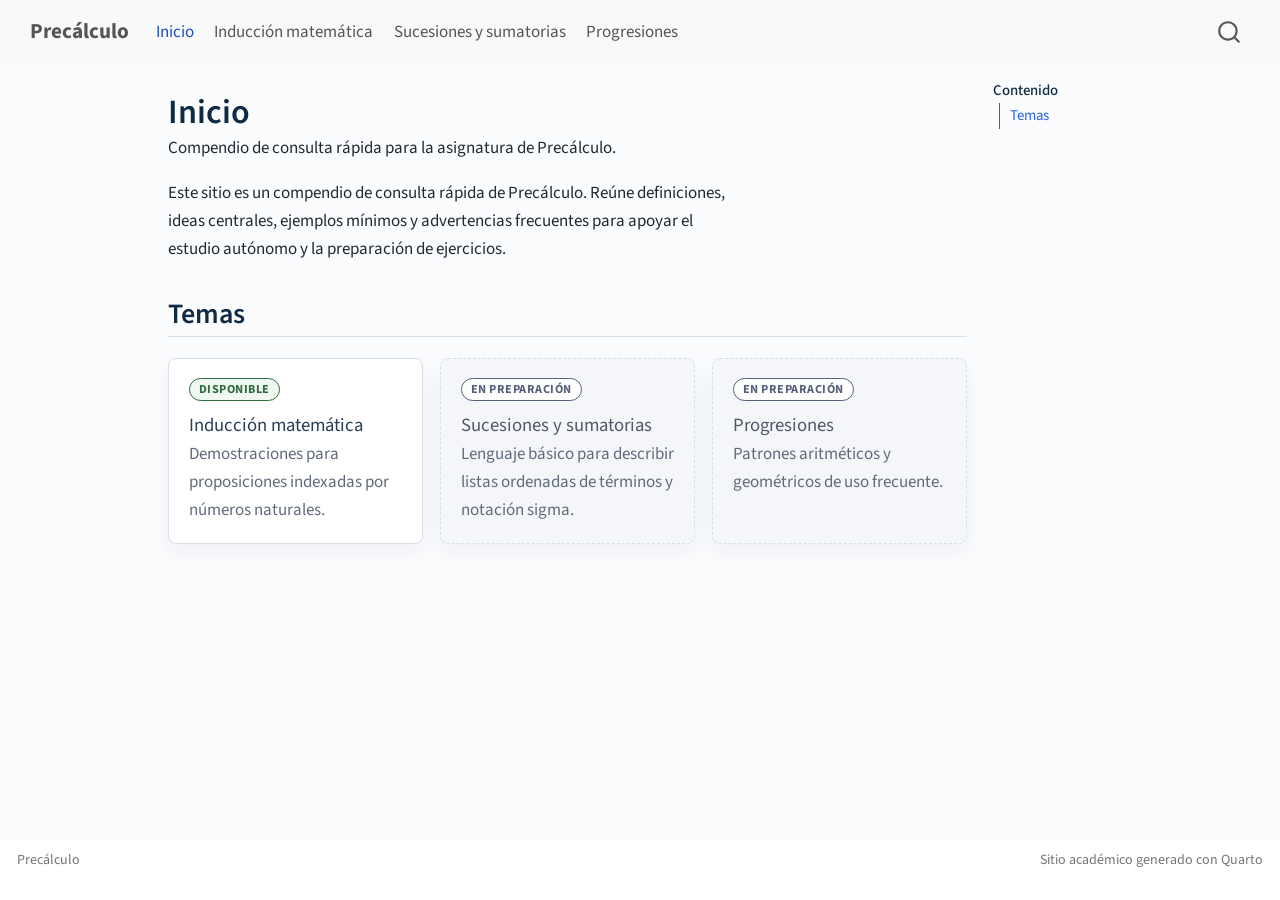
==== docs/index.html @ 67f9fe2f "refactor: unir sucesiones y sumatorias en una sola pagina" ====
<!DOCTYPE html>
<html xmlns="http://www.w3.org/1999/xhtml" lang="es" xml:lang="es"><head>

<meta charset="utf-8">
<meta name="generator" content="quarto-1.9.37">

<meta name="viewport" content="width=device-width, initial-scale=1.0, user-scalable=yes">

<meta name="description" content="Compendio de consulta rápida para la asignatura de Precálculo.">

<title>Inicio – Precálculo</title>
<style>
/* Default styles provided by pandoc.
** See https://pandoc.org/MANUAL.html#variables-for-html for config info.
*/
code{white-space: pre-wrap;}
span.smallcaps{font-variant: small-caps;}
div.columns{display: flex; gap: min(4vw, 1.5em);}
div.column{flex: auto; overflow-x: auto;}
div.hanging-indent{margin-left: 1.5em; text-indent: -1.5em;}
ul.task-list{list-style: none;}
ul.task-list li input[type="checkbox"] {
  width: 0.8em;
  margin: 0 0.8em 0.2em -1em; /* quarto-specific, see https://github.com/quarto-dev/quarto-cli/issues/4556 */ 
  vertical-align: middle;
}
</style>


<script src="site_libs/quarto-nav/quarto-nav.js"></script>
<script src="site_libs/quarto-nav/headroom.min.js"></script>
<script src="site_libs/clipboard/clipboard.min.js"></script>
<script src="site_libs/quarto-search/autocomplete.umd.js"></script>
<script src="site_libs/quarto-search/fuse.min.js"></script>
<script src="site_libs/quarto-search/quarto-search.js"></script>
<meta name="quarto:offset" content="./">
<script src="site_libs/quarto-html/quarto.js" type="module"></script>
<script src="site_libs/quarto-html/tabsets/tabsets.js" type="module"></script>
<script src="site_libs/quarto-html/popper.min.js"></script>
<script src="site_libs/quarto-html/tippy.umd.min.js"></script>
<script src="site_libs/quarto-html/anchor.min.js"></script>
<link href="site_libs/quarto-html/tippy.css" rel="stylesheet">
<link href="site_libs/quarto-html/quarto-syntax-highlighting-7f8f88aac4f3542376d5c11b86a4c14d.css" rel="stylesheet" id="quarto-text-highlighting-styles">
<script src="site_libs/bootstrap/bootstrap.min.js"></script>
<link href="site_libs/bootstrap/bootstrap-icons.css" rel="stylesheet">
<link href="site_libs/bootstrap/bootstrap-a0f9fd0d421825b736dc1bbcbcba2219.min.css" rel="stylesheet" append-hash="true" id="quarto-bootstrap" data-mode="light">
<script id="quarto-search-options" type="application/json">{
  "location": "navbar",
  "copy-button": false,
  "collapse-after": 3,
  "panel-placement": "end",
  "type": "overlay",
  "limit": 50,
  "keyboard-shortcut": [
    "f",
    "/",
    "s"
  ],
  "show-item-context": false,
  "language": {
    "search-no-results-text": "No se han encontrado resultados",
    "search-matching-documents-text": "documentos encontrados",
    "search-copy-link-title": "Copiar el enlace en la búsqueda",
    "search-hide-matches-text": "Ocultar resultados adicionales",
    "search-more-match-text": "resultado adicional en este documento",
    "search-more-matches-text": "resultados adicionales en este documento",
    "search-clear-button-title": "Borrar",
    "search-text-placeholder": "",
    "search-detached-cancel-button-title": "Cancelar",
    "search-submit-button-title": "Enviar",
    "search-label": "Buscar"
  }
}</script>


<link rel="stylesheet" href="styles/custom.css">
</head>

<body class="nav-fixed quarto-light">

<div id="quarto-search-results"></div>
  <header id="quarto-header" class="headroom fixed-top">
    <nav class="navbar navbar-expand-lg " data-bs-theme="dark">
      <div class="navbar-container container-fluid">
      <div class="navbar-brand-container mx-auto">
    <a class="navbar-brand" href="./index.html">
    <span class="navbar-title">Precálculo</span>
    </a>
  </div>
            <div id="quarto-search" class="" title="Buscar"></div>
          <button class="navbar-toggler" type="button" data-bs-toggle="collapse" data-bs-target="#navbarCollapse" aria-controls="navbarCollapse" role="menu" aria-expanded="false" aria-label="Navegación de palanca" onclick="if (window.quartoToggleHeadroom) { window.quartoToggleHeadroom(); }">
  <span class="navbar-toggler-icon"></span>
</button>
          <div class="collapse navbar-collapse" id="navbarCollapse">
            <ul class="navbar-nav navbar-nav-scroll me-auto">
  <li class="nav-item">
    <a class="nav-link active" href="./index.html" aria-current="page"> 
<span class="menu-text">Inicio</span></a>
  </li>  
  <li class="nav-item">
    <a class="nav-link" href="./temas/induccion.html"> 
<span class="menu-text">Inducción matemática</span></a>
  </li>  
  <li class="nav-item">
    <a class="nav-link" href="./temas/sucesiones-sumatorias.html"> 
<span class="menu-text">Sucesiones y sumatorias</span></a>
  </li>  
  <li class="nav-item">
    <a class="nav-link" href="./temas/progresiones.html"> 
<span class="menu-text">Progresiones</span></a>
  </li>  
</ul>
          </div> <!-- /navcollapse -->
            <div class="quarto-navbar-tools">
</div>
      </div> <!-- /container-fluid -->
    </nav>
</header>
<!-- content -->
<div id="quarto-content" class="quarto-container page-columns page-rows-contents page-layout-article page-navbar">
<!-- sidebar -->
<!-- margin-sidebar -->
    <div id="quarto-margin-sidebar" class="sidebar margin-sidebar">
        <nav id="TOC" role="doc-toc" class="toc-active">
    <h2 id="toc-title">Contenido</h2>
   
  <ul>
  <li><a href="#temas" id="toc-temas" class="nav-link active" data-scroll-target="#temas">Temas</a></li>
  </ul>
</nav>
    </div>
<!-- main -->
<main class="content" id="quarto-document-content">

<header id="title-block-header" class="quarto-title-block default">
<div class="quarto-title">
<h1 class="title">Inicio</h1>
</div>

<div>
  <div class="description">
    Compendio de consulta rápida para la asignatura de Precálculo.
  </div>
</div>


<div class="quarto-title-meta">

    
  
    
  </div>
  


</header>


<p>Este sitio es un compendio de consulta rápida de Precálculo. Reúne definiciones, ideas centrales, ejemplos mínimos y advertencias frecuentes para apoyar el estudio autónomo y la preparación de ejercicios.</p>
<section id="temas" class="level2">
<h2 class="anchored" data-anchor-id="temas">Temas</h2>
<div class="topic-grid">
<div class="topic-card is-available">
<p class="topic-status">
Disponible
</p>
<section id="inducción-matemática" class="level3">
<h3 class="anchored" data-anchor-id="inducción-matemática"><a href="./temas/induccion.html">Inducción matemática</a></h3>
<p>Demostraciones para proposiciones indexadas por números naturales.</p>
</section>
</div>
<div class="topic-card is-prep">
<p class="topic-status">
En preparación
</p>
<section id="sucesiones-y-sumatorias" class="level3">
<h3 class="anchored" data-anchor-id="sucesiones-y-sumatorias"><a href="./temas/sucesiones-sumatorias.html">Sucesiones y sumatorias</a></h3>
<p>Lenguaje básico para describir listas ordenadas de términos y notación sigma.</p>
</section>
</div>
<div class="topic-card is-prep">
<p class="topic-status">
En preparación
</p>
<section id="progresiones" class="level3">
<h3 class="anchored" data-anchor-id="progresiones"><a href="./temas/progresiones.html">Progresiones</a></h3>
<p>Patrones aritméticos y geométricos de uso frecuente.</p>
</section>
</div>
</div>


</section>

</main> <!-- /main -->
<script id="quarto-html-after-body" type="application/javascript">
  window.document.addEventListener("DOMContentLoaded", function (event) {
    const icon = "";
    const anchorJS = new window.AnchorJS();
    anchorJS.options = {
      placement: 'right',
      icon: icon
    };
    anchorJS.add('.anchored');
    const isCodeAnnotation = (el) => {
      for (const clz of el.classList) {
        if (clz.startsWith('code-annotation-')) {                     
          return true;
        }
      }
      return false;
    }
    const onCopySuccess = function(e) {
      // button target
      const button = e.trigger;
      // don't keep focus
      button.blur();
      // flash "checked"
      button.classList.add('code-copy-button-checked');
      var currentTitle = button.getAttribute("title");
      button.setAttribute("title", "Copiado");
      let tooltip;
      if (window.bootstrap) {
        button.setAttribute("data-bs-toggle", "tooltip");
        button.setAttribute("data-bs-placement", "left");
        button.setAttribute("data-bs-title", "Copiado");
        tooltip = new bootstrap.Tooltip(button, 
          { trigger: "manual", 
            customClass: "code-copy-button-tooltip",
            offset: [0, -8]});
        tooltip.show();    
      }
      setTimeout(function() {
        if (tooltip) {
          tooltip.hide();
          button.removeAttribute("data-bs-title");
          button.removeAttribute("data-bs-toggle");
          button.removeAttribute("data-bs-placement");
        }
        button.setAttribute("title", currentTitle);
        button.classList.remove('code-copy-button-checked');
      }, 1000);
      // clear code selection
      e.clearSelection();
    }
    const getTextToCopy = function(trigger) {
      const outerScaffold = trigger.parentElement.cloneNode(true);
      const codeEl = outerScaffold.querySelector('code');
      for (const childEl of codeEl.children) {
        if (isCodeAnnotation(childEl)) {
          childEl.remove();
        }
      }
      return codeEl.innerText;
    }
    const clipboard = new window.ClipboardJS('.code-copy-button:not([data-in-quarto-modal])', {
      text: getTextToCopy
    });
    clipboard.on('success', onCopySuccess);
    if (window.document.getElementById('quarto-embedded-source-code-modal')) {
      const clipboardModal = new window.ClipboardJS('.code-copy-button[data-in-quarto-modal]', {
        text: getTextToCopy,
        container: window.document.getElementById('quarto-embedded-source-code-modal')
      });
      clipboardModal.on('success', onCopySuccess);
    }
      var localhostRegex = new RegExp(/^(?:http|https):\/\/localhost\:?[0-9]*\//);
      var mailtoRegex = new RegExp(/^mailto:/);
        var filterRegex = new RegExp('/' + window.location.host + '/');
      var isInternal = (href) => {
          return filterRegex.test(href) || localhostRegex.test(href) || mailtoRegex.test(href);
      }
      // Inspect non-navigation links and adorn them if external
     var links = window.document.querySelectorAll('a[href]:not(.nav-link):not(.navbar-brand):not(.toc-action):not(.sidebar-link):not(.sidebar-item-toggle):not(.pagination-link):not(.no-external):not([aria-hidden]):not(.dropdown-item):not(.quarto-navigation-tool):not(.about-link)');
      for (var i=0; i<links.length; i++) {
        const link = links[i];
        if (!isInternal(link.href)) {
          // undo the damage that might have been done by quarto-nav.js in the case of
          // links that we want to consider external
          if (link.dataset.originalHref !== undefined) {
            link.href = link.dataset.originalHref;
          }
        }
      }
    function tippyHover(el, contentFn, onTriggerFn, onUntriggerFn) {
      const config = {
        allowHTML: true,
        maxWidth: 500,
        delay: 100,
        arrow: false,
        appendTo: function(el) {
            return el.parentElement;
        },
        interactive: true,
        interactiveBorder: 10,
        theme: 'quarto',
        placement: 'bottom-start',
      };
      if (contentFn) {
        config.content = contentFn;
      }
      if (onTriggerFn) {
        config.onTrigger = onTriggerFn;
      }
      if (onUntriggerFn) {
        config.onUntrigger = onUntriggerFn;
      }
      window.tippy(el, config); 
    }
    const noterefs = window.document.querySelectorAll('a[role="doc-noteref"]');
    for (var i=0; i<noterefs.length; i++) {
      const ref = noterefs[i];
      tippyHover(ref, function() {
        // use id or data attribute instead here
        let href = ref.getAttribute('data-footnote-href') || ref.getAttribute('href');
        try { href = new URL(href).hash; } catch {}
        const id = href.replace(/^#\/?/, "");
        const note = window.document.getElementById(id);
        if (note) {
          return note.innerHTML;
        } else {
          return "";
        }
      });
    }
    const xrefs = window.document.querySelectorAll('a.quarto-xref');
    const processXRef = (id, note) => {
      // Strip column container classes
      const stripColumnClz = (el) => {
        el.classList.remove("page-full", "page-columns");
        if (el.children) {
          for (const child of el.children) {
            stripColumnClz(child);
          }
        }
      }
      stripColumnClz(note)
      if (id === null || id.startsWith('sec-')) {
        // Special case sections, only their first couple elements
        const container = document.createElement("div");
        if (note.children && note.children.length > 2) {
          container.appendChild(note.children[0].cloneNode(true));
          for (let i = 1; i < note.children.length; i++) {
            const child = note.children[i];
            if (child.tagName === "P" && child.innerText === "") {
              continue;
            } else {
              container.appendChild(child.cloneNode(true));
              break;
            }
          }
          if (window.Quarto?.typesetMath) {
            window.Quarto.typesetMath(container);
          }
          return container.innerHTML
        } else {
          if (window.Quarto?.typesetMath) {
            window.Quarto.typesetMath(note);
          }
          return note.innerHTML;
        }
      } else {
        // Remove any anchor links if they are present
        const anchorLink = note.querySelector('a.anchorjs-link');
        if (anchorLink) {
          anchorLink.remove();
        }
        if (window.Quarto?.typesetMath) {
          window.Quarto.typesetMath(note);
        }
        if (note.classList.contains("callout")) {
          return note.outerHTML;
        } else {
          return note.innerHTML;
        }
      }
    }
    for (var i=0; i<xrefs.length; i++) {
      const xref = xrefs[i];
      tippyHover(xref, undefined, function(instance) {
        instance.disable();
        let url = xref.getAttribute('href');
        let hash = undefined; 
        if (url.startsWith('#')) {
          hash = url;
        } else {
          try { hash = new URL(url).hash; } catch {}
        }
        if (hash) {
          const id = hash.replace(/^#\/?/, "");
          const note = window.document.getElementById(id);
          if (note !== null) {
            try {
              const html = processXRef(id, note.cloneNode(true));
              instance.setContent(html);
            } finally {
              instance.enable();
              instance.show();
            }
          } else {
            // See if we can fetch this
            fetch(url.split('#')[0])
            .then(res => res.text())
            .then(html => {
              const parser = new DOMParser();
              const htmlDoc = parser.parseFromString(html, "text/html");
              const note = htmlDoc.getElementById(id);
              if (note !== null) {
                const html = processXRef(id, note);
                instance.setContent(html);
              } 
            }).finally(() => {
              instance.enable();
              instance.show();
            });
          }
        } else {
          // See if we can fetch a full url (with no hash to target)
          // This is a special case and we should probably do some content thinning / targeting
          fetch(url)
          .then(res => res.text())
          .then(html => {
            const parser = new DOMParser();
            const htmlDoc = parser.parseFromString(html, "text/html");
            const note = htmlDoc.querySelector('main.content');
            if (note !== null) {
              // This should only happen for chapter cross references
              // (since there is no id in the URL)
              // remove the first header
              if (note.children.length > 0 && note.children[0].tagName === "HEADER") {
                note.children[0].remove();
              }
              const html = processXRef(null, note);
              instance.setContent(html);
            } 
          }).finally(() => {
            instance.enable();
            instance.show();
          });
        }
      }, function(instance) {
      });
    }
        let selectedAnnoteEl;
        const selectorForAnnotation = ( cell, annotation) => {
          let cellAttr = 'data-code-cell="' + cell + '"';
          let lineAttr = 'data-code-annotation="' +  annotation + '"';
          const selector = 'span[' + cellAttr + '][' + lineAttr + ']';
          return selector;
        }
        const selectCodeLines = (annoteEl) => {
          const doc = window.document;
          const targetCell = annoteEl.getAttribute("data-target-cell");
          const targetAnnotation = annoteEl.getAttribute("data-target-annotation");
          const annoteSpan = window.document.querySelector(selectorForAnnotation(targetCell, targetAnnotation));
          const lines = annoteSpan.getAttribute("data-code-lines").split(",");
          const lineIds = lines.map((line) => {
            return targetCell + "-" + line;
          })
          let top = null;
          let height = null;
          let parent = null;
          if (lineIds.length > 0) {
              //compute the position of the single el (top and bottom and make a div)
              const el = window.document.getElementById(lineIds[0]);
              top = el.offsetTop;
              height = el.offsetHeight;
              parent = el.parentElement.parentElement;
            if (lineIds.length > 1) {
              const lastEl = window.document.getElementById(lineIds[lineIds.length - 1]);
              const bottom = lastEl.offsetTop + lastEl.offsetHeight;
              height = bottom - top;
            }
            if (top !== null && height !== null && parent !== null) {
              // cook up a div (if necessary) and position it 
              let div = window.document.getElementById("code-annotation-line-highlight");
              if (div === null) {
                div = window.document.createElement("div");
                div.setAttribute("id", "code-annotation-line-highlight");
                div.style.position = 'absolute';
                parent.appendChild(div);
              }
              div.style.top = top - 2 + "px";
              div.style.height = height + 4 + "px";
              div.style.left = 0;
              let gutterDiv = window.document.getElementById("code-annotation-line-highlight-gutter");
              if (gutterDiv === null) {
                gutterDiv = window.document.createElement("div");
                gutterDiv.setAttribute("id", "code-annotation-line-highlight-gutter");
                gutterDiv.style.position = 'absolute';
                const codeCell = window.document.getElementById(targetCell);
                const gutter = codeCell.querySelector('.code-annotation-gutter');
                gutter.appendChild(gutterDiv);
              }
              gutterDiv.style.top = top - 2 + "px";
              gutterDiv.style.height = height + 4 + "px";
            }
            selectedAnnoteEl = annoteEl;
          }
        };
        const unselectCodeLines = () => {
          const elementsIds = ["code-annotation-line-highlight", "code-annotation-line-highlight-gutter"];
          elementsIds.forEach((elId) => {
            const div = window.document.getElementById(elId);
            if (div) {
              div.remove();
            }
          });
          selectedAnnoteEl = undefined;
        };
          // Handle positioning of the toggle
      window.addEventListener(
        "resize",
        throttle(() => {
          elRect = undefined;
          if (selectedAnnoteEl) {
            selectCodeLines(selectedAnnoteEl);
          }
        }, 10)
      );
      function throttle(fn, ms) {
      let throttle = false;
      let timer;
        return (...args) => {
          if(!throttle) { // first call gets through
              fn.apply(this, args);
              throttle = true;
          } else { // all the others get throttled
              if(timer) clearTimeout(timer); // cancel #2
              timer = setTimeout(() => {
                fn.apply(this, args);
                timer = throttle = false;
              }, ms);
          }
        };
      }
        // Attach click handler to the DT
        const annoteDls = window.document.querySelectorAll('dt[data-target-cell]');
        for (const annoteDlNode of annoteDls) {
          annoteDlNode.addEventListener('click', (event) => {
            const clickedEl = event.target;
            if (clickedEl !== selectedAnnoteEl) {
              unselectCodeLines();
              const activeEl = window.document.querySelector('dt[data-target-cell].code-annotation-active');
              if (activeEl) {
                activeEl.classList.remove('code-annotation-active');
              }
              selectCodeLines(clickedEl);
              clickedEl.classList.add('code-annotation-active');
            } else {
              // Unselect the line
              unselectCodeLines();
              clickedEl.classList.remove('code-annotation-active');
            }
          });
        }
    const findCites = (el) => {
      const parentEl = el.parentElement;
      if (parentEl) {
        const cites = parentEl.dataset.cites;
        if (cites) {
          return {
            el,
            cites: cites.split(' ')
          };
        } else {
          return findCites(el.parentElement)
        }
      } else {
        return undefined;
      }
    };
    var bibliorefs = window.document.querySelectorAll('a[role="doc-biblioref"]');
    for (var i=0; i<bibliorefs.length; i++) {
      const ref = bibliorefs[i];
      const citeInfo = findCites(ref);
      if (citeInfo) {
        tippyHover(citeInfo.el, function() {
          var popup = window.document.createElement('div');
          citeInfo.cites.forEach(function(cite) {
            var citeDiv = window.document.createElement('div');
            citeDiv.classList.add('hanging-indent');
            citeDiv.classList.add('csl-entry');
            var biblioDiv = window.document.getElementById('ref-' + cite);
            if (biblioDiv) {
              citeDiv.innerHTML = biblioDiv.innerHTML;
            }
            popup.appendChild(citeDiv);
          });
          return popup.innerHTML;
        });
      }
    }
  });
  </script>
</div> <!-- /content -->
<footer class="footer">
  <div class="nav-footer">
    <div class="nav-footer-left">
<p>Precálculo</p>
</div>   
    <div class="nav-footer-center">
      &nbsp;
    </div>
    <div class="nav-footer-right">
<p>Sitio académico generado con Quarto</p>
</div>
  </div>
</footer>
<script>
(() => {
  const cssHref = Array.from(document.querySelectorAll('link[rel="stylesheet"]'))
    .map((link) => link.getAttribute("href") || "")
    .find((href) => href.endsWith("styles/custom.css"));
  const basePath = cssHref ? cssHref.replace(/styles\/custom\.css$/, "") : "";
  const script = document.createElement("script");
  script.src = `${basePath}scripts/main.js`;
  script.defer = true;
  document.body.appendChild(script);
})();
</script>




</body></html>
---- docs/site_libs/quarto-html/tippy.css ----
.tippy-box[data-animation=fade][data-state=hidden]{opacity:0}[data-tippy-root]{max-width:calc(100vw - 10px)}.tippy-box{position:relative;background-color:#333;color:#fff;border-radius:4px;font-size:14px;line-height:1.4;white-space:normal;outline:0;transition-property:transform,visibility,opacity}.tippy-box[data-placement^=top]>.tippy-arrow{bottom:0}.tippy-box[data-placement^=top]>.tippy-arrow:before{bottom:-7px;left:0;border-width:8px 8px 0;border-top-color:initial;transform-origin:center top}.tippy-box[data-placement^=bottom]>.tippy-arrow{top:0}.tippy-box[data-placement^=bottom]>.tippy-arrow:before{top:-7px;left:0;border-width:0 8px 8px;border-bottom-color:initial;transform-origin:center bottom}.tippy-box[data-placement^=left]>.tippy-arrow{right:0}.tippy-box[data-placement^=left]>.tippy-arrow:before{border-width:8px 0 8px 8px;border-left-color:initial;right:-7px;transform-origin:center left}.tippy-box[data-placement^=right]>.tippy-arrow{left:0}.tippy-box[data-placement^=right]>.tippy-arrow:before{left:-7px;border-width:8px 8px 8px 0;border-right-color:initial;transform-origin:center right}.tippy-box[data-inertia][data-state=visible]{transition-timing-function:cubic-bezier(.54,1.5,.38,1.11)}.tippy-arrow{width:16px;height:16px;color:#333}.tippy-arrow:before{content:"";position:absolute;border-color:transparent;border-style:solid}.tippy-content{position:relative;padding:5px 9px;z-index:1}
---- docs/site_libs/quarto-html/quarto-syntax-highlighting-7f8f88aac4f3542376d5c11b86a4c14d.css ----
/* quarto syntax highlight colors */
:root {
  --quarto-hl-ot-color: #003B4F;
  --quarto-hl-at-color: #657422;
  --quarto-hl-ss-color: #20794D;
  --quarto-hl-an-color: #5E5E5E;
  --quarto-hl-fu-color: #4758AB;
  --quarto-hl-st-color: #20794D;
  --quarto-hl-cf-color: #003B4F;
  --quarto-hl-op-color: #5E5E5E;
  --quarto-hl-er-color: #AD0000;
  --quarto-hl-bn-color: #AD0000;
  --quarto-hl-al-color: #AD0000;
  --quarto-hl-va-color: #111111;
  --quarto-hl-bu-color: inherit;
  --quarto-hl-ex-color: inherit;
  --quarto-hl-pp-color: #AD0000;
  --quarto-hl-in-color: #5E5E5E;
  --quarto-hl-vs-color: #20794D;
  --quarto-hl-wa-color: #5E5E5E;
  --quarto-hl-do-color: #5E5E5E;
  --quarto-hl-im-color: #00769E;
  --quarto-hl-ch-color: #20794D;
  --quarto-hl-dt-color: #AD0000;
  --quarto-hl-fl-color: #AD0000;
  --quarto-hl-co-color: #5E5E5E;
  --quarto-hl-cv-color: #5E5E5E;
  --quarto-hl-cn-color: #8f5902;
  --quarto-hl-sc-color: #5E5E5E;
  --quarto-hl-dv-color: #AD0000;
  --quarto-hl-kw-color: #003B4F;
}

/* other quarto variables */
:root {
  --quarto-font-monospace: SFMono-Regular, Menlo, Monaco, Consolas, "Liberation Mono", "Courier New", monospace;
}

/* syntax highlight based on Pandoc's rules */
pre > code.sourceCode > span {
  color: #003B4F;
}

code.sourceCode > span {
  color: #003B4F;
}

div.sourceCode,
div.sourceCode pre.sourceCode {
  color: #003B4F;
}

/* Normal */
code span {
  color: #003B4F;
}

/* Alert */
code span.al {
  color: #AD0000;
  font-style: inherit;
}

/* Annotation */
code span.an {
  color: #5E5E5E;
  font-style: inherit;
}

/* Attribute */
code span.at {
  color: #657422;
  font-style: inherit;
}

/* BaseN */
code span.bn {
  color: #AD0000;
  font-style: inherit;
}

/* BuiltIn */
code span.bu {
  font-style: inherit;
}

/* ControlFlow */
code span.cf {
  color: #003B4F;
  font-weight: bold;
  font-style: inherit;
}

/* Char */
code span.ch {
  color: #20794D;
  font-style: inherit;
}

/* Constant */
code span.cn {
  color: #8f5902;
  font-style: inherit;
}

/* Comment */
code span.co {
  color: #5E5E5E;
  font-style: inherit;
}

/* CommentVar */
code span.cv {
  color: #5E5E5E;
  font-style: italic;
}

/* Documentation */
code span.do {
  color: #5E5E5E;
  font-style: italic;
}

/* DataType */
code span.dt {
  color: #AD0000;
  font-style: inherit;
}

/* DecVal */
code span.dv {
  color: #AD0000;
  font-style: inherit;
}

/* Error */
code span.er {
  color: #AD0000;
  font-style: inherit;
}

/* Extension */
code span.ex {
  font-style: inherit;
}

/* Float */
code span.fl {
  color: #AD0000;
  font-style: inherit;
}

/* Function */
code span.fu {
  color: #4758AB;
  font-style: inherit;
}

/* Import */
code span.im {
  color: #00769E;
  font-style: inherit;
}

/* Information */
code span.in {
  color: #5E5E5E;
  font-style: inherit;
}

/* Keyword */
code span.kw {
  color: #003B4F;
  font-weight: bold;
  font-style: inherit;
}

/* Operator */
code span.op {
  color: #5E5E5E;
  font-style: inherit;
}

/* Other */
code span.ot {
  color: #003B4F;
  font-style: inherit;
}

/* Preprocessor */
code span.pp {
  color: #AD0000;
  font-style: inherit;
}

/* SpecialChar */
code span.sc {
  color: #5E5E5E;
  font-style: inherit;
}

/* SpecialString */
code span.ss {
  color: #20794D;
  font-style: inherit;
}

/* String */
code span.st {
  color: #20794D;
  font-style: inherit;
}

/* Variable */
code span.va {
  color: #111111;
  font-style: inherit;
}

/* VerbatimString */
code span.vs {
  color: #20794D;
  font-style: inherit;
}

/* Warning */
code span.wa {
  color: #5E5E5E;
  font-style: italic;
}

.prevent-inlining {
  content: "</";
}

/*# sourceMappingURL=789ad8cd35626ba772517505b42a116e.css.map */
---- docs/styles/custom.css ----
:root {
  --pc-bg: #fbfcfe;
  --pc-white: #ffffff;
  --pc-text: #1f2933;
  --pc-heading: #102a43;
  --pc-muted: #5f6b7a;
  --pc-border: #d8dee8;
  --pc-surface: #f8fafc;
  --pc-concept: #176b87;
  --pc-concept-bg: #eef8fb;
  --pc-method: #4c5fd5;
  --pc-method-bg: #f1f3ff;
  --pc-example: #2f6b3f;
  --pc-example-bg: #f0f8f2;
  --pc-warning: #a05a00;
  --pc-warning-bg: #fff8ea;
  --pc-exercise: #674ea7;
  --pc-exercise-bg: #f7f3ff;
  --pc-proposed: #546179;
  --pc-proposed-bg: #f4f6f9;
}

body {
  color: var(--pc-text);
  background: var(--pc-bg);
  line-height: 1.65;
}

.navbar-brand {
  font-weight: 700;
}

h1,
h2,
h3 {
  color: var(--pc-heading);
  letter-spacing: 0;
}

h1 {
  margin-bottom: 1rem;
}

h2 {
  margin-top: 2rem;
  padding-bottom: 0.25rem;
  border-bottom: 1px solid var(--pc-border);
}

p,
li {
  max-width: 72ch;
}

p:has(> .math.display) {
  max-width: 100%;
}

a {
  text-underline-offset: 0.18em;
}

.quarto-title .description {
  max-width: 72ch;
  color: var(--pc-muted);
}

.topic-grid {
  display: grid;
  grid-template-columns: repeat(auto-fit, minmax(220px, 1fr));
  gap: 1rem;
  margin-top: 1.25rem;
}

.topic-card {
  display: flex;
  min-height: 180px;
  flex-direction: column;
  gap: 0.7rem;
  padding: 1.1rem 1.15rem;
  border: 1px solid var(--pc-border);
  border-radius: 8px;
  background: var(--pc-white);
  box-shadow: 0 8px 22px rgba(31, 41, 51, 0.06);
  transition:
    border-color 160ms ease,
    box-shadow 160ms ease,
    transform 160ms ease;
}

.topic-card:hover {
  border-color: #b7c2d1;
  box-shadow: 0 12px 28px rgba(31, 41, 51, 0.1);
  transform: translateY(-2px);
}

.topic-card h3 {
  margin-top: 0;
  margin-bottom: 0.15rem;
  font-size: 1.1rem;
  line-height: 1.3;
}

.topic-card h3 a {
  color: var(--pc-heading);
  text-decoration: none;
}

.topic-card h3 a:hover,
.topic-card h3 a:focus {
  text-decoration: underline;
}

.topic-card p {
  margin-bottom: 0;
  color: var(--pc-muted);
}

.topic-status {
  display: inline-flex;
  align-self: flex-start;
  padding: 0.2rem 0.55rem;
  border: 1px solid currentColor;
  border-radius: 999px;
  font-size: 0.72rem;
  font-weight: 700;
  letter-spacing: 0.04em;
  line-height: 1.2;
  text-transform: uppercase;
}

.topic-card.is-available .topic-status {
  color: var(--pc-example);
  background: var(--pc-example-bg);
}

.topic-card.is-prep {
  border-style: dashed;
  background: var(--pc-proposed-bg);
}

.topic-card.is-prep .topic-status {
  color: var(--pc-proposed);
  background: var(--pc-white);
}

.topic-card.is-prep h3 a {
  color: #3f4858;
}

.concept-box,
.method-box,
.example-box,
.warning-box,
.exercise-box,
.proposed-box,
.concepto,
.caja-conceptual,
.ejemplo,
.caja-ejemplo,
.advertencia,
.caja-advertencia,
.ejercicio,
.caja-ejercicio {
  --box-accent: var(--pc-concept);
  --box-bg: var(--pc-surface);
  --box-label: "Concepto";
  margin: 1.25rem 0;
  padding: 1rem 1.15rem 1.1rem;
  border: 1px solid var(--pc-border);
  border-left-width: 0.35rem;
  border-left-color: var(--box-accent);
  border-radius: 8px;
  background: var(--box-bg);
  box-shadow: 0 8px 18px rgba(31, 41, 51, 0.05);
}

.concept-box,
.concepto,
.caja-conceptual {
  --box-accent: var(--pc-concept);
  --box-bg: var(--pc-concept-bg);
  --box-label: "Concepto";
}

.method-box {
  --box-accent: var(--pc-method);
  --box-bg: var(--pc-method-bg);
  --box-label: "M\00e9todo";
}

.example-box,
.ejemplo,
.caja-ejemplo {
  --box-accent: var(--pc-example);
  --box-bg: var(--pc-example-bg);
  --box-label: "Ejemplo";
}

.warning-box,
.advertencia,
.caja-advertencia {
  --box-accent: var(--pc-warning);
  --box-bg: var(--pc-warning-bg);
  --box-label: "Advertencia";
}

.exercise-box,
.ejercicio,
.caja-ejercicio {
  --box-accent: var(--pc-exercise);
  --box-bg: var(--pc-exercise-bg);
  --box-label: "Ejercicio";
}

.exercise-box {
  --box-label: "Ejercicio resuelto";
}

.proposed-box {
  --box-accent: var(--pc-proposed);
  --box-bg: var(--pc-proposed-bg);
  --box-label: "Ejercicio propuesto";
}

.concept-box::before,
.method-box::before,
.example-box::before,
.warning-box::before,
.exercise-box::before,
.proposed-box::before,
.concepto::before,
.caja-conceptual::before,
.ejemplo::before,
.caja-ejemplo::before,
.advertencia::before,
.caja-advertencia::before,
.ejercicio::before,
.caja-ejercicio::before {
  content: var(--box-label);
  display: block;
  margin-bottom: 0.35rem;
  font-size: 0.78rem;
  font-weight: 700;
  letter-spacing: 0.06em;
  text-transform: uppercase;
  color: var(--box-accent);
}

.concept-box > :first-child,
.method-box > :first-child,
.example-box > :first-child,
.warning-box > :first-child,
.exercise-box > :first-child,
.proposed-box > :first-child,
.concepto > :first-child,
.caja-conceptual > :first-child,
.ejemplo > :first-child,
.caja-ejemplo > :first-child,
.advertencia > :first-child,
.caja-advertencia > :first-child,
.ejercicio > :first-child,
.caja-ejercicio > :first-child {
  margin-top: 0;
}

.concept-box h3,
.concept-box h4,
.method-box h3,
.method-box h4,
.example-box h3,
.example-box h4,
.warning-box h3,
.warning-box h4,
.exercise-box h3,
.exercise-box h4,
.proposed-box h3,
.proposed-box h4 {
  margin-bottom: 0.55rem;
  font-size: 1.05rem;
}

.step-list > ol {
  padding-left: 0;
  margin: 0.45rem 0 0;
  list-style: none;
  counter-reset: pc-step;
}

.step-list > ol > li {
  position: relative;
  min-height: 2rem;
  margin: 0.8rem 0;
  padding-left: 2.75rem;
  counter-increment: pc-step;
}

.step-list > ol > li::before {
  position: absolute;
  top: 0.05rem;
  left: 0;
  display: grid;
  width: 1.85rem;
  height: 1.85rem;
  place-items: center;
  border-radius: 50%;
  background: var(--box-accent, var(--pc-method));
  color: var(--pc-white);
  content: counter(pc-step);
  font-size: 0.9rem;
  font-weight: 700;
  line-height: 1;
}

.math.display {
  display: block;
  max-width: 100%;
  margin: 0.85rem auto;
  padding: 0.35rem 0.5rem;
  overflow-x: auto;
  overflow-y: hidden;
  line-height: 1.55;
  text-align: center;
}

mjx-container[jax="CHTML"][display="true"] {
  max-width: 100%;
  padding: 0.25rem 0;
  overflow-x: auto;
  overflow-y: hidden;
}

.concept-box .math.display,
.method-box .math.display,
.example-box .math.display,
.warning-box .math.display,
.exercise-box .math.display,
.proposed-box .math.display {
  border-radius: 6px;
  background: rgba(255, 255, 255, 0.58);
}

.induction-chain {
  margin: 1.4rem 0;
  padding: 1.1rem;
  border: 1px solid var(--pc-border);
  border-radius: 8px;
  background: var(--pc-white);
  box-shadow: 0 10px 24px rgba(31, 41, 51, 0.07);
}

.induction-chain__principles {
  display: grid;
  grid-template-columns: repeat(2, minmax(0, 1fr));
  gap: 0.75rem;
}

.induction-chain__principle {
  padding: 0.8rem 0.9rem;
  border: 1px solid #c9d4e2;
  border-radius: 8px;
  background: var(--pc-surface);
}

.induction-chain__principle strong {
  display: block;
  margin-bottom: 0.2rem;
  color: var(--pc-heading);
}

.induction-chain__principle p {
  margin-bottom: 0.25rem;
}

.induction-chain__principle p:last-child {
  margin-bottom: 0;
}

.induction-chain__principle span {
  color: var(--pc-muted);
}

.induction-chain__steps {
  display: grid;
  grid-template-columns: repeat(8, minmax(64px, 1fr));
  gap: 0.7rem;
  margin: 1rem 0;
}

.induction-chain__step {
  position: relative;
  display: grid;
  min-height: 72px;
  place-items: center;
  align-content: center;
  gap: 0.1rem;
  padding: 0.75rem 0.35rem;
  border: 1px solid #cbd5e1;
  border-radius: 8px;
  background: #f7f9fc;
  color: #465366;
  text-align: center;
  transition:
    background-color 220ms ease,
    border-color 220ms ease,
    box-shadow 220ms ease,
    color 220ms ease,
    transform 220ms ease;
}

.induction-chain__step:not(:last-child)::after {
  position: absolute;
  top: 50%;
  right: -0.55rem;
  z-index: 2;
  color: #94a3b8;
  content: ">";
  font-weight: 700;
  transform: translateY(-50%);
}

.induction-chain__symbol {
  font-weight: 700;
}

.induction-chain__step p {
  display: grid;
  gap: 0.1rem;
  margin: 0;
}

.induction-chain__step small {
  color: var(--pc-muted);
  font-size: 0.72rem;
}

.induction-chain__step.is-base {
  border-color: #aab7ff;
}

.induction-chain__step.is-true {
  border-color: var(--pc-example);
  background: var(--pc-example-bg);
  color: #1e4f2c;
}

.induction-chain__step.is-true small {
  color: #356b43;
}

.induction-chain__step.is-current {
  box-shadow: 0 10px 18px rgba(47, 107, 63, 0.18);
  transform: translateY(-3px);
}

.induction-chain__controls {
  display: flex;
  align-items: center;
  gap: 0.9rem;
  flex-wrap: wrap;
}

.induction-chain__button {
  flex: 0 0 auto;
}

.induction-chain__button:disabled {
  cursor: progress;
}

.induction-chain__status {
  margin: 0;
  color: var(--pc-muted);
}

.concept-box > :last-child,
.method-box > :last-child,
.example-box > :last-child,
.warning-box > :last-child,
.exercise-box > :last-child,
.proposed-box > :last-child,
.concepto > :last-child,
.caja-conceptual > :last-child,
.ejemplo > :last-child,
.caja-ejemplo > :last-child,
.advertencia > :last-child,
.caja-advertencia > :last-child,
.ejercicio > :last-child,
.caja-ejercicio > :last-child {
  margin-bottom: 0;
}

@media (max-width: 640px) {
  .topic-grid {
    grid-template-columns: 1fr;
  }

  .topic-card {
    min-height: auto;
  }

  .concept-box,
  .method-box,
  .example-box,
  .warning-box,
  .exercise-box,
  .proposed-box,
  .concepto,
  .caja-conceptual,
  .ejemplo,
  .caja-ejemplo,
  .advertencia,
  .caja-advertencia,
  .ejercicio,
  .caja-ejercicio {
    padding: 0.95rem 1rem;
  }

  .step-list > ol > li {
    padding-left: 2.45rem;
  }

  .induction-chain {
    padding: 1rem;
  }

  .induction-chain__principles {
    grid-template-columns: 1fr;
  }

  .induction-chain__steps {
    grid-template-columns: repeat(4, minmax(64px, 1fr));
  }

  .induction-chain__step:not(:last-child)::after {
    display: none;
  }
}

@media (max-width: 420px) {
  .induction-chain__steps {
    grid-template-columns: repeat(2, minmax(64px, 1fr));
  }
}

@media (prefers-reduced-motion: reduce) {
  .induction-chain__step {
    transition: none;
  }
}
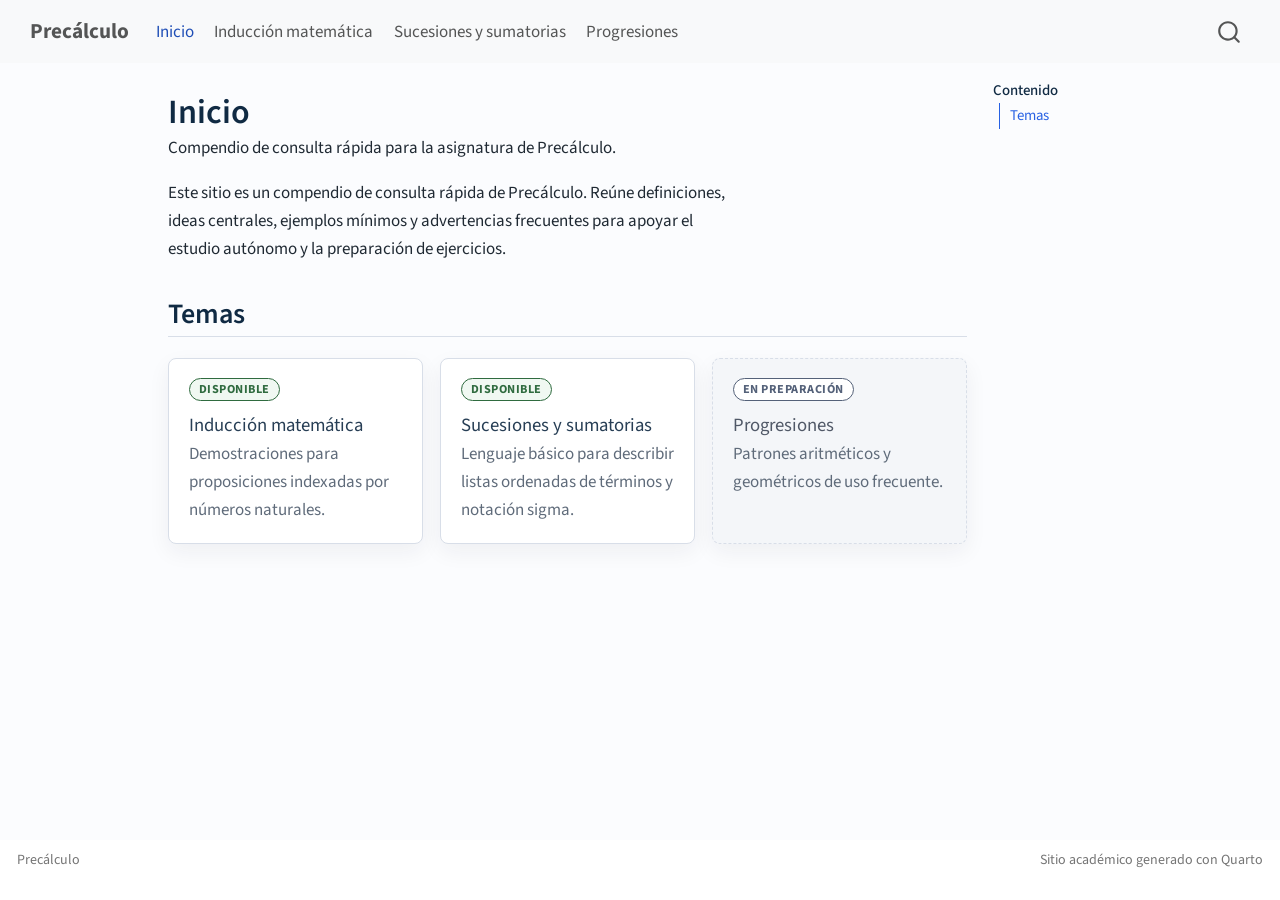
==== commit 06315e1b: "chore: revisar pagina de sucesiones y sumatorias contra fuente" ====
--- a/docs/index.html
+++ b/docs/index.html
@@ -169,9 +169,9 @@
 <p>Demostraciones para proposiciones indexadas por números naturales.</p>
 </section>
 </div>
-<div class="topic-card is-prep">
+<div class="topic-card is-available">
 <p class="topic-status">
-En preparación
+Disponible
 </p>
 <section id="sucesiones-y-sumatorias" class="level3">
 <h3 class="anchored" data-anchor-id="sucesiones-y-sumatorias"><a href="./temas/sucesiones-sumatorias.html">Sucesiones y sumatorias</a></h3>
--- a/docs/styles/custom.css
+++ b/docs/styles/custom.css
@@ -340,6 +340,202 @@
   background: rgba(255, 255, 255, 0.58);
 }
 
+.formula-grid {
+  display: grid;
+  grid-template-columns: repeat(auto-fit, minmax(min(100%, 17rem), 1fr));
+  align-items: stretch;
+  gap: 1rem;
+  margin: 1rem 0 1.35rem;
+}
+
+.formula-card {
+  display: grid;
+  grid-template-rows: auto auto minmax(5.25rem, 1fr) auto;
+  gap: 0.65rem;
+  min-width: 0;
+  min-height: 215px;
+  padding: 1rem;
+  border: 1px solid #cbd5e1;
+  border-top: 0.28rem solid var(--pc-method);
+  border-radius: 8px;
+  background: var(--pc-white);
+  box-shadow:
+    0 14px 30px rgba(31, 41, 51, 0.1),
+    0 2px 8px rgba(31, 41, 51, 0.05);
+}
+
+.formula-tag {
+  display: inline-flex;
+  width: fit-content;
+  max-width: 100%;
+  align-items: center;
+  padding: 0.18rem 0.5rem;
+  border: 1px solid #c7d2fe;
+  border-radius: 999px;
+  background: var(--pc-method-bg);
+  color: var(--pc-method);
+  font-size: 0.7rem;
+  font-weight: 700;
+  letter-spacing: 0.06em;
+  line-height: 1.2;
+  text-transform: uppercase;
+}
+
+.formula-title {
+  color: var(--pc-heading);
+  font-size: 1rem;
+  font-weight: 700;
+  line-height: 1.25;
+}
+
+.formula-expression {
+  display: flex;
+  min-width: 0;
+  min-height: 5.25rem;
+  align-items: center;
+  justify-content: flex-start;
+  padding: 0.35rem;
+  border: 1px solid #e2e8f0;
+  border-radius: 6px;
+  background: var(--pc-surface);
+  overflow-x: auto;
+  overflow-y: hidden;
+}
+
+.formula-expression > p {
+  width: 100%;
+  max-width: 100%;
+  margin: 0;
+}
+
+.formula-expression .math.display,
+.formula-expression mjx-container[jax="CHTML"][display="true"] {
+  width: 100%;
+  max-width: 100%;
+  margin: 0.2rem auto;
+  padding: 0.25rem;
+  overflow-x: auto;
+  overflow-y: hidden;
+}
+
+.formula-note {
+  color: var(--pc-muted);
+  font-size: 0.92rem;
+  line-height: 1.45;
+}
+
+.formula-note p {
+  max-width: none;
+  margin: 0;
+}
+
+.sequence-sim {
+  margin: 1.4rem 0;
+  padding: 1rem 1.1rem 1.1rem;
+  border: 1px solid var(--pc-border);
+  border-radius: 8px;
+  background: var(--pc-white);
+  box-shadow: 0 10px 24px rgba(31, 41, 51, 0.07);
+}
+
+.sequence-sim__header {
+  display: flex;
+  align-items: flex-start;
+  justify-content: space-between;
+  gap: 1rem;
+  margin-bottom: 0.8rem;
+}
+
+.sequence-sim h3 {
+  margin-top: 0;
+  margin-bottom: 0.25rem;
+  font-size: 1.05rem;
+}
+
+.sequence-sim__summary,
+.sequence-sim__detail {
+  margin: 0;
+  color: var(--pc-muted);
+}
+
+.sequence-sim__control {
+  display: grid;
+  min-width: min(280px, 100%);
+  gap: 0.45rem;
+  color: var(--pc-heading);
+  font-size: 0.95rem;
+}
+
+.sequence-sim__control input[type="range"] {
+  width: 100%;
+  accent-color: var(--pc-method);
+}
+
+.sequence-sim__chart-wrap {
+  width: 100%;
+  overflow-x: auto;
+  border: 1px solid #d7dfeb;
+  border-radius: 8px;
+  background: #ffffff;
+}
+
+.sequence-sim__chart {
+  display: block;
+  width: 100%;
+  min-width: 520px;
+  height: auto;
+}
+
+.sequence-sim__axis,
+.sequence-sim__tick {
+  stroke: #607087;
+  stroke-width: 1.4;
+}
+
+.sequence-sim__grid-line {
+  stroke: #e3e9f2;
+  stroke-width: 1;
+}
+
+.sequence-sim__target-line {
+  stroke: var(--pc-warning);
+  stroke-dasharray: 7 6;
+  stroke-width: 2;
+}
+
+.sequence-sim__stem {
+  stroke: #cbd5e1;
+  stroke-width: 1;
+}
+
+.sequence-sim__point {
+  fill: var(--pc-method);
+  stroke: #ffffff;
+  stroke-width: 1.7;
+}
+
+.sequence-sim__point--last {
+  fill: var(--pc-example);
+  stroke: #ffffff;
+  stroke-width: 2;
+}
+
+.sequence-sim__tick-label,
+.sequence-sim__axis-label,
+.sequence-sim__target-label {
+  fill: var(--pc-muted);
+  font-size: 0.78rem;
+}
+
+.sequence-sim__axis-label,
+.sequence-sim__target-label {
+  font-weight: 700;
+}
+
+.sequence-sim__detail {
+  margin-top: 0.75rem;
+}
+
 .induction-chain {
   margin: 1.4rem 0;
   padding: 1.1rem;
@@ -491,6 +687,18 @@
 }
 
 @media (max-width: 640px) {
+  body .page-columns {
+    grid-template-columns:
+      [screen-start screen-start-inset page-start page-start-inset body-start-outset body-start] 1rem
+      [body-content-start] minmax(0, 1fr)
+      [body-content-end] 1rem
+      [body-end body-end-outset page-end-inset page-end screen-end-inset screen-end] !important;
+  }
+
+  main.content {
+    min-width: 0;
+  }
+
   .topic-grid {
     grid-template-columns: 1fr;
   }
@@ -535,6 +743,34 @@
   .induction-chain__step:not(:last-child)::after {
     display: none;
   }
+
+  .formula-grid {
+    grid-template-columns: 1fr;
+    max-width: 100%;
+  }
+
+  .formula-card {
+    max-width: 100%;
+    min-height: auto;
+  }
+
+  .formula-expression,
+  .formula-expression > p {
+    max-width: 100%;
+    min-width: 0;
+  }
+
+  .sequence-sim {
+    padding: 0.95rem 1rem;
+  }
+
+  .sequence-sim__header {
+    display: grid;
+  }
+
+  .sequence-sim__chart {
+    min-width: 440px;
+  }
 }
 
 @media (max-width: 420px) {
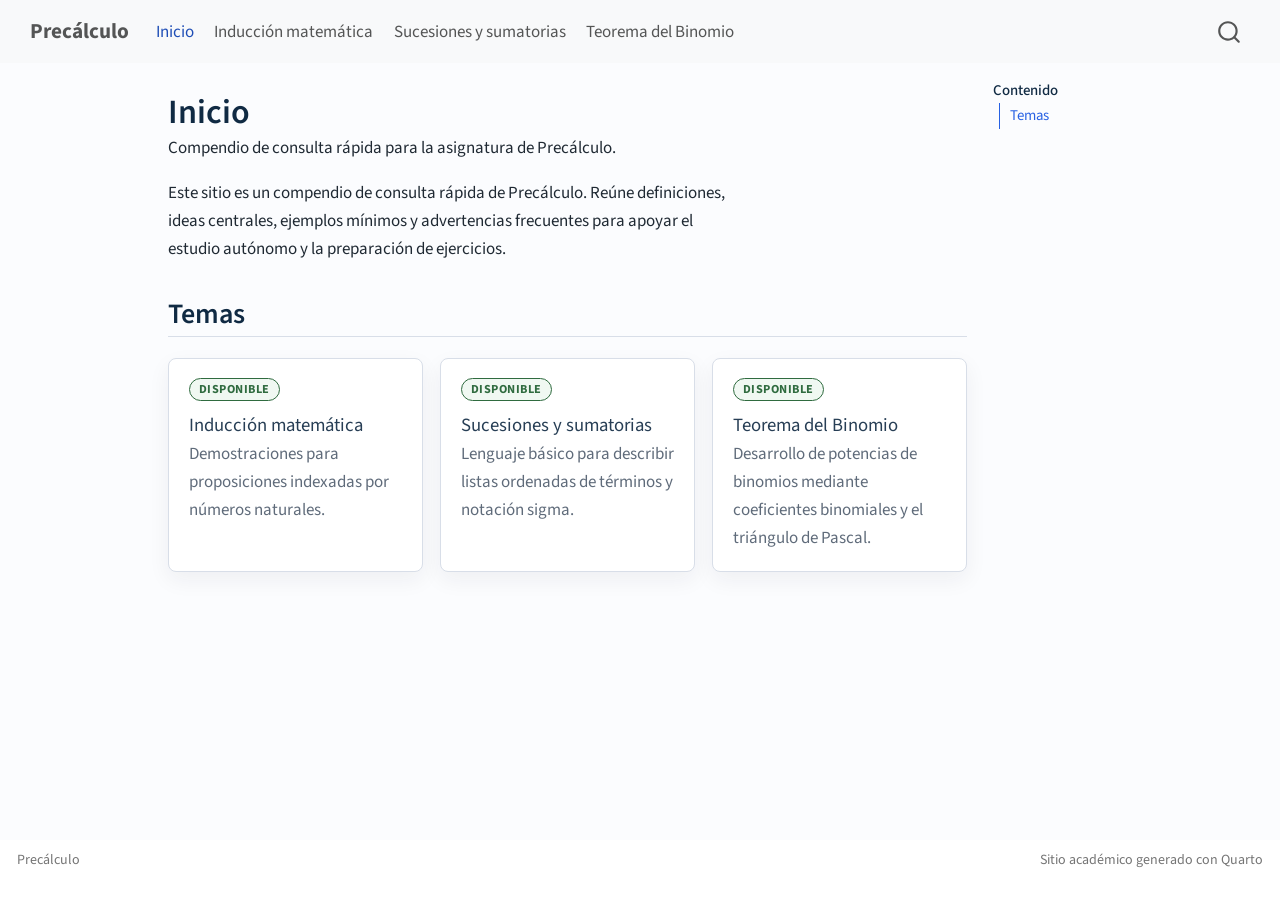
==== commit a9c802f7: "feat: add teorema del binomio page" ====
--- a/docs/index.html
+++ b/docs/index.html
@@ -106,8 +106,8 @@
 <span class="menu-text">Sucesiones y sumatorias</span></a>
   </li>  
   <li class="nav-item">
-    <a class="nav-link" href="./temas/progresiones.html"> 
-<span class="menu-text">Progresiones</span></a>
+    <a class="nav-link" href="./temas/teorema-binomio.html"> 
+<span class="menu-text">Teorema del Binomio</span></a>
   </li>  
 </ul>
           </div> <!-- /navcollapse -->
@@ -178,13 +178,13 @@
 <p>Lenguaje básico para describir listas ordenadas de términos y notación sigma.</p>
 </section>
 </div>
-<div class="topic-card is-prep">
+<div class="topic-card is-available">
 <p class="topic-status">
-En preparación
+Disponible
 </p>
-<section id="progresiones" class="level3">
-<h3 class="anchored" data-anchor-id="progresiones"><a href="./temas/progresiones.html">Progresiones</a></h3>
-<p>Patrones aritméticos y geométricos de uso frecuente.</p>
+<section id="teorema-del-binomio" class="level3">
+<h3 class="anchored" data-anchor-id="teorema-del-binomio"><a href="./temas/teorema-binomio.html">Teorema del Binomio</a></h3>
+<p>Desarrollo de potencias de binomios mediante coeficientes binomiales y el triángulo de Pascal.</p>
 </section>
 </div>
 </div>
--- a/docs/styles/custom.css
+++ b/docs/styles/custom.css
@@ -784,3 +784,97 @@
     transition: none;
   }
 }
+
+.pascal-sim__row-label {
+  margin: 0;
+  color: var(--pc-muted);
+}
+
+.pascal-sim__body {
+  display: grid;
+  grid-template-columns: minmax(0, 1.25fr) minmax(17rem, 0.75fr);
+  gap: 1rem;
+  align-items: stretch;
+}
+
+.pascal-sim__triangle-wrap {
+  overflow-x: auto;
+  border: 1px solid #d7dfeb;
+  border-radius: 8px;
+  background: #ffffff;
+}
+
+.pascal-sim__triangle {
+  display: grid;
+  min-width: 520px;
+  gap: 0.32rem;
+  padding: 1rem;
+}
+
+.pascal-sim__row {
+  display: flex;
+  justify-content: center;
+  gap: 0.32rem;
+  padding: 0.18rem 0.25rem;
+  border: 1px solid transparent;
+  border-radius: 8px;
+}
+
+.pascal-sim__row.is-selected {
+  border-color: #c7d2fe;
+  background: var(--pc-method-bg);
+}
+
+.pascal-sim__cell {
+  display: grid;
+  min-width: 2.25rem;
+  min-height: 2rem;
+  place-items: center;
+  padding: 0.15rem 0.35rem;
+  border: 1px solid #d7dfeb;
+  border-radius: 6px;
+  background: var(--pc-surface);
+  color: var(--pc-heading);
+  font-size: 0.9rem;
+  font-weight: 600;
+  line-height: 1;
+}
+
+.pascal-sim__row.is-selected .pascal-sim__cell {
+  border-color: var(--pc-method);
+  background: var(--pc-white);
+  color: var(--pc-method);
+}
+
+.pascal-sim__result {
+  display: grid;
+  align-content: start;
+  gap: 0.75rem;
+  min-width: 0;
+  padding: 0.9rem;
+  border: 1px solid #d7dfeb;
+  border-radius: 8px;
+  background: var(--pc-surface);
+}
+
+.pascal-sim__expansion {
+  min-width: 0;
+  overflow-x: auto;
+  border-radius: 6px;
+  background: rgba(255, 255, 255, 0.72);
+}
+
+.pascal-sim__expansion p {
+  max-width: none;
+  margin: 0;
+}
+
+@media (max-width: 700px) {
+  .pascal-sim__body {
+    grid-template-columns: 1fr;
+  }
+
+  .pascal-sim__triangle {
+    min-width: 440px;
+  }
+}
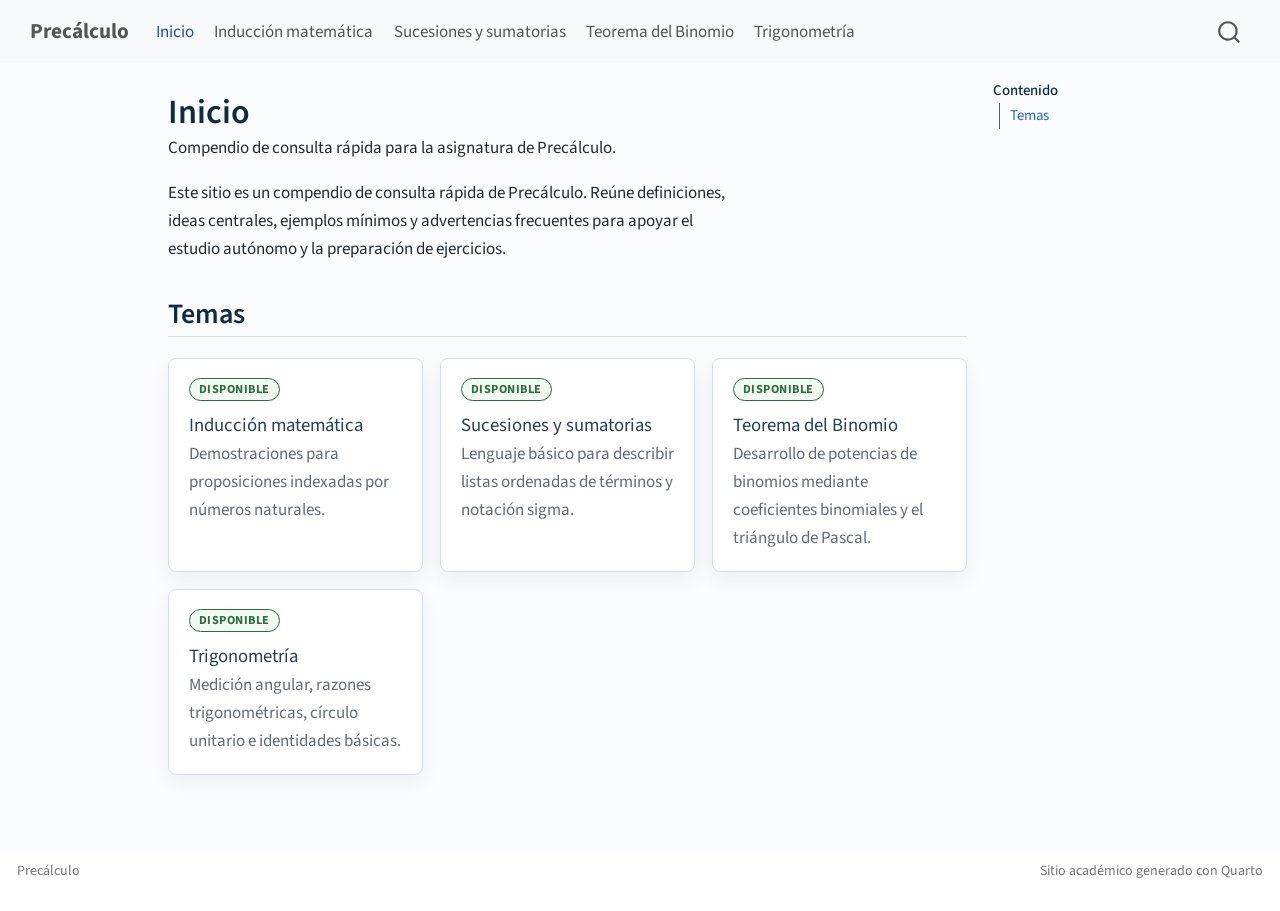
==== commit ab67c9d8: "incluye primera verisón de trigonometría, implemenada por codex" ====
--- a/docs/index.html
+++ b/docs/index.html
@@ -109,6 +109,10 @@
     <a class="nav-link" href="./temas/teorema-binomio.html"> 
 <span class="menu-text">Teorema del Binomio</span></a>
   </li>  
+  <li class="nav-item">
+    <a class="nav-link" href="./temas/trigonometria.html"> 
+<span class="menu-text">Trigonometría</span></a>
+  </li>  
 </ul>
           </div> <!-- /navcollapse -->
             <div class="quarto-navbar-tools">
@@ -185,6 +189,15 @@
 <section id="teorema-del-binomio" class="level3">
 <h3 class="anchored" data-anchor-id="teorema-del-binomio"><a href="./temas/teorema-binomio.html">Teorema del Binomio</a></h3>
 <p>Desarrollo de potencias de binomios mediante coeficientes binomiales y el triángulo de Pascal.</p>
+</section>
+</div>
+<div class="topic-card is-available">
+<p class="topic-status">
+Disponible
+</p>
+<section id="trigonometría" class="level3">
+<h3 class="anchored" data-anchor-id="trigonometría"><a href="./temas/trigonometria.html">Trigonometría</a></h3>
+<p>Medición angular, razones trigonométricas, círculo unitario e identidades básicas.</p>
 </section>
 </div>
 </div>
--- a/docs/styles/custom.css
+++ b/docs/styles/custom.css
@@ -536,6 +536,69 @@
   margin-top: 0.75rem;
 }
 
+.unit-circle__body {
+  display: grid;
+  grid-template-columns: minmax(0, 1.15fr) minmax(14rem, 0.85fr);
+  gap: 1rem;
+  align-items: start;
+}
+
+.unit-circle__readout {
+  display: grid;
+  grid-template-columns: repeat(2, minmax(0, 1fr));
+  gap: 0.65rem;
+}
+
+.unit-circle__metric {
+  min-width: 0;
+  padding: 0.75rem 0.8rem;
+  border: 1px solid #d7dfeb;
+  border-radius: 8px;
+  background: var(--pc-surface);
+}
+
+.unit-circle__metric span {
+  display: block;
+  margin-bottom: 0.25rem;
+  color: var(--pc-muted);
+  font-size: 0.78rem;
+  font-weight: 700;
+  letter-spacing: 0.05em;
+  line-height: 1.2;
+  text-transform: uppercase;
+}
+
+.unit-circle__metric strong {
+  display: block;
+  min-width: 0;
+  color: var(--pc-heading);
+  font-size: 1rem;
+  line-height: 1.35;
+  overflow-wrap: anywhere;
+}
+
+.unit-circle__metric--wide {
+  grid-column: 1 / -1;
+}
+
+.sequence-sim__chart.unit-circle__svg {
+  min-width: 0;
+  max-width: 520px;
+  margin: 0 auto;
+}
+
+@media (max-width: 700px) {
+  .unit-circle__body {
+    grid-template-columns: 1fr;
+  }
+}
+
+@media (max-width: 420px) {
+  .unit-circle__readout {
+    grid-template-columns: 1fr;
+  }
+}
+
 .induction-chain {
   margin: 1.4rem 0;
   padding: 1.1rem;
@@ -771,6 +834,10 @@
   .sequence-sim__chart {
     min-width: 440px;
   }
+
+  .sequence-sim__chart.unit-circle__svg {
+    min-width: 0;
+  }
 }
 
 @media (max-width: 420px) {
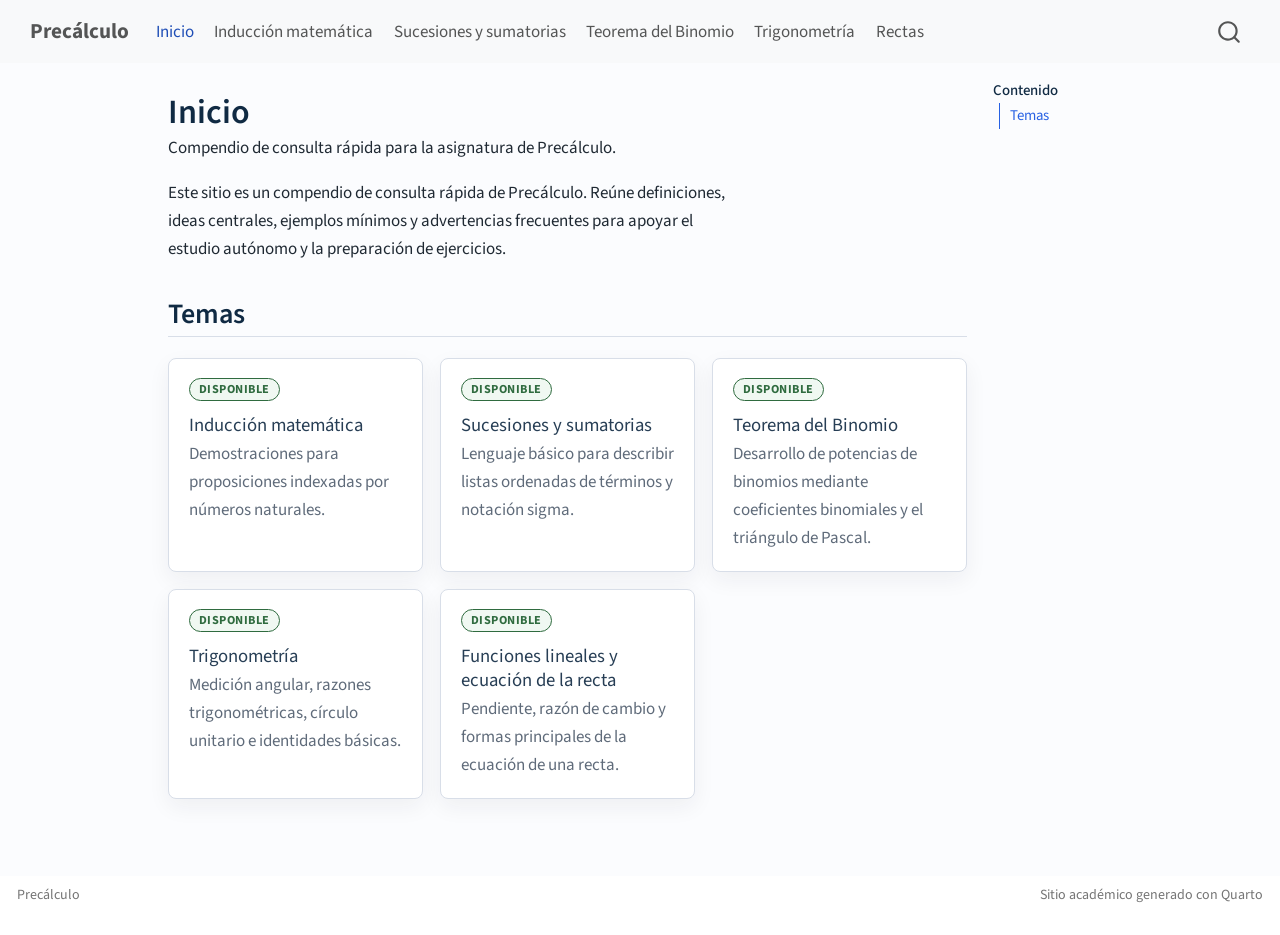
==== commit 18993108: "Crear página base de funciones lineales y rectas" ====
--- a/docs/index.html
+++ b/docs/index.html
@@ -113,6 +113,10 @@
     <a class="nav-link" href="./temas/trigonometria.html"> 
 <span class="menu-text">Trigonometría</span></a>
   </li>  
+  <li class="nav-item">
+    <a class="nav-link" href="./temas/funciones-lineales-recta.html"> 
+<span class="menu-text">Rectas</span></a>
+  </li>  
 </ul>
           </div> <!-- /navcollapse -->
             <div class="quarto-navbar-tools">
@@ -198,6 +202,15 @@
 <section id="trigonometría" class="level3">
 <h3 class="anchored" data-anchor-id="trigonometría"><a href="./temas/trigonometria.html">Trigonometría</a></h3>
 <p>Medición angular, razones trigonométricas, círculo unitario e identidades básicas.</p>
+</section>
+</div>
+<div class="topic-card is-available">
+<p class="topic-status">
+Disponible
+</p>
+<section id="funciones-lineales-y-ecuación-de-la-recta" class="level3">
+<h3 class="anchored" data-anchor-id="funciones-lineales-y-ecuación-de-la-recta"><a href="./temas/funciones-lineales-recta.html">Funciones lineales y ecuación de la recta</a></h3>
+<p>Pendiente, razón de cambio y formas principales de la ecuación de una recta.</p>
 </section>
 </div>
 </div>
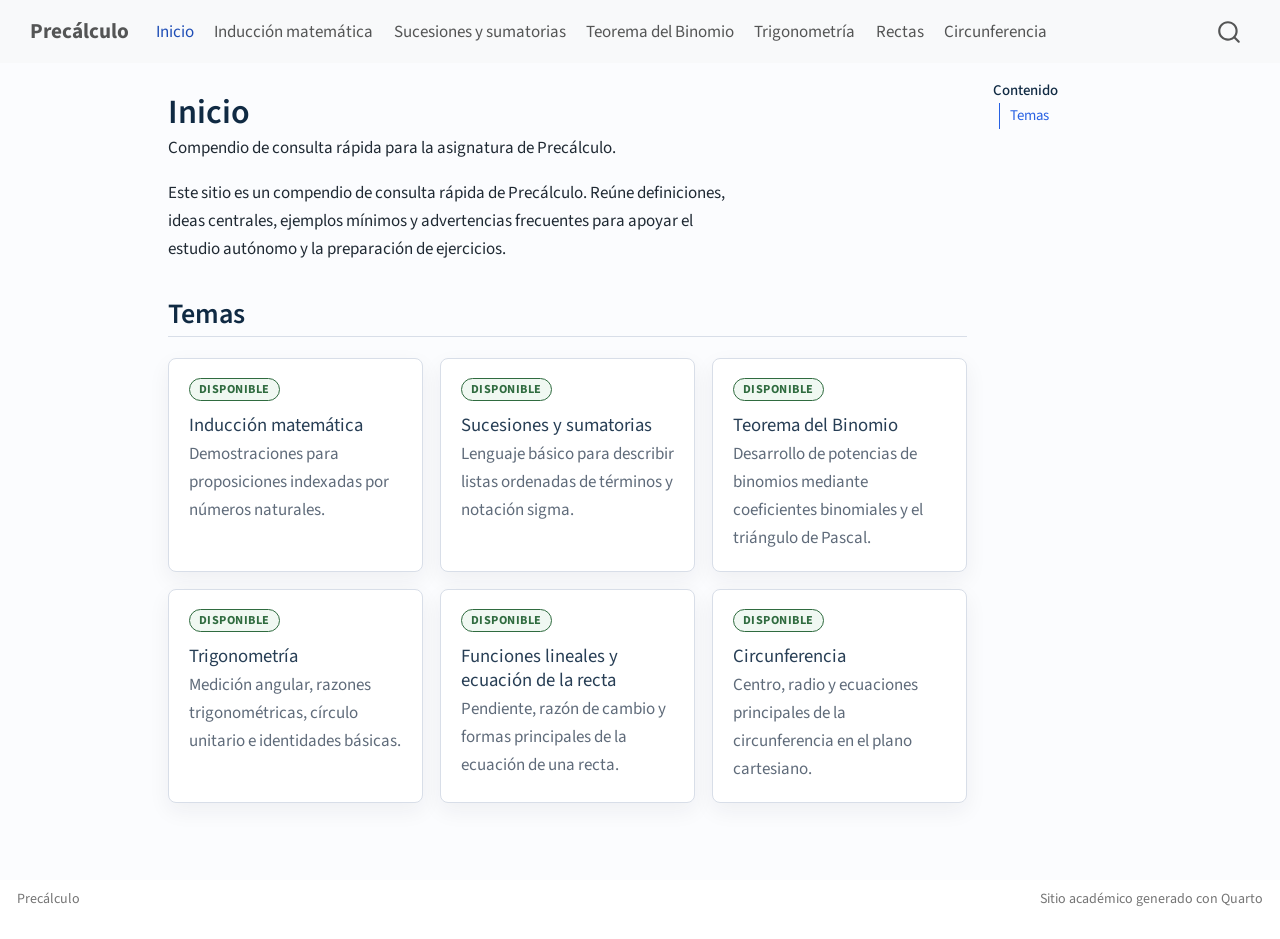
==== commit 7560af2b: "Crear página base de circunferencia" ====
--- a/docs/index.html
+++ b/docs/index.html
@@ -117,6 +117,10 @@
     <a class="nav-link" href="./temas/funciones-lineales-recta.html"> 
 <span class="menu-text">Rectas</span></a>
   </li>  
+  <li class="nav-item">
+    <a class="nav-link" href="./temas/circunferencia.html">
+<span class="menu-text">Circunferencia</span></a>
+  </li>
 </ul>
           </div> <!-- /navcollapse -->
             <div class="quarto-navbar-tools">
@@ -211,6 +215,15 @@
 <section id="funciones-lineales-y-ecuación-de-la-recta" class="level3">
 <h3 class="anchored" data-anchor-id="funciones-lineales-y-ecuación-de-la-recta"><a href="./temas/funciones-lineales-recta.html">Funciones lineales y ecuación de la recta</a></h3>
 <p>Pendiente, razón de cambio y formas principales de la ecuación de una recta.</p>
+</section>
+</div>
+<div class="topic-card is-available">
+<p class="topic-status">
+Disponible
+</p>
+<section id="circunferencia" class="level3">
+<h3 class="anchored" data-anchor-id="circunferencia"><a href="./temas/circunferencia.html">Circunferencia</a></h3>
+<p>Centro, radio y ecuaciones principales de la circunferencia en el plano cartesiano.</p>
 </section>
 </div>
 </div>
@@ -649,4 +662,4 @@
 
 
 
-</body></html>+</body></html>
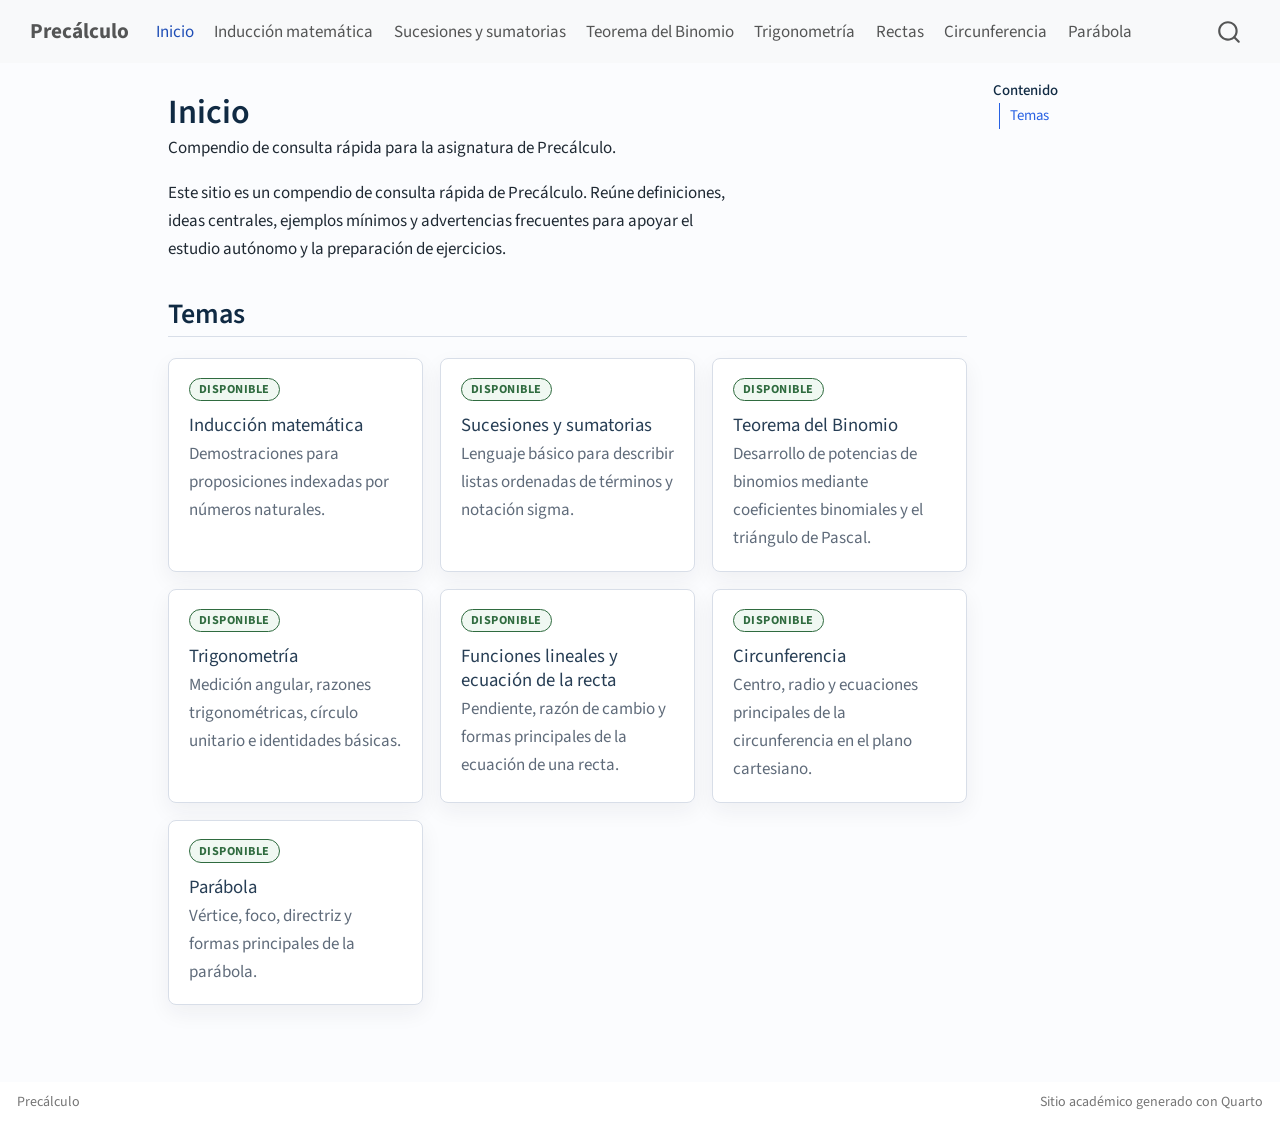
==== commit fdc8aaf9: "Crear página base de parábola" ====
--- a/docs/index.html
+++ b/docs/index.html
@@ -118,9 +118,13 @@
 <span class="menu-text">Rectas</span></a>
   </li>  
   <li class="nav-item">
-    <a class="nav-link" href="./temas/circunferencia.html">
+    <a class="nav-link" href="./temas/circunferencia.html"> 
 <span class="menu-text">Circunferencia</span></a>
-  </li>
+  </li>  
+  <li class="nav-item">
+    <a class="nav-link" href="./temas/parabola.html"> 
+<span class="menu-text">Parábola</span></a>
+  </li>  
 </ul>
           </div> <!-- /navcollapse -->
             <div class="quarto-navbar-tools">
@@ -224,6 +228,15 @@
 <section id="circunferencia" class="level3">
 <h3 class="anchored" data-anchor-id="circunferencia"><a href="./temas/circunferencia.html">Circunferencia</a></h3>
 <p>Centro, radio y ecuaciones principales de la circunferencia en el plano cartesiano.</p>
+</section>
+</div>
+<div class="topic-card is-available">
+<p class="topic-status">
+Disponible
+</p>
+<section id="parábola" class="level3">
+<h3 class="anchored" data-anchor-id="parábola"><a href="./temas/parabola.html">Parábola</a></h3>
+<p>Vértice, foco, directriz y formas principales de la parábola.</p>
 </section>
 </div>
 </div>
@@ -662,4 +675,4 @@
 
 
 
-</body></html>
+</body></html>
